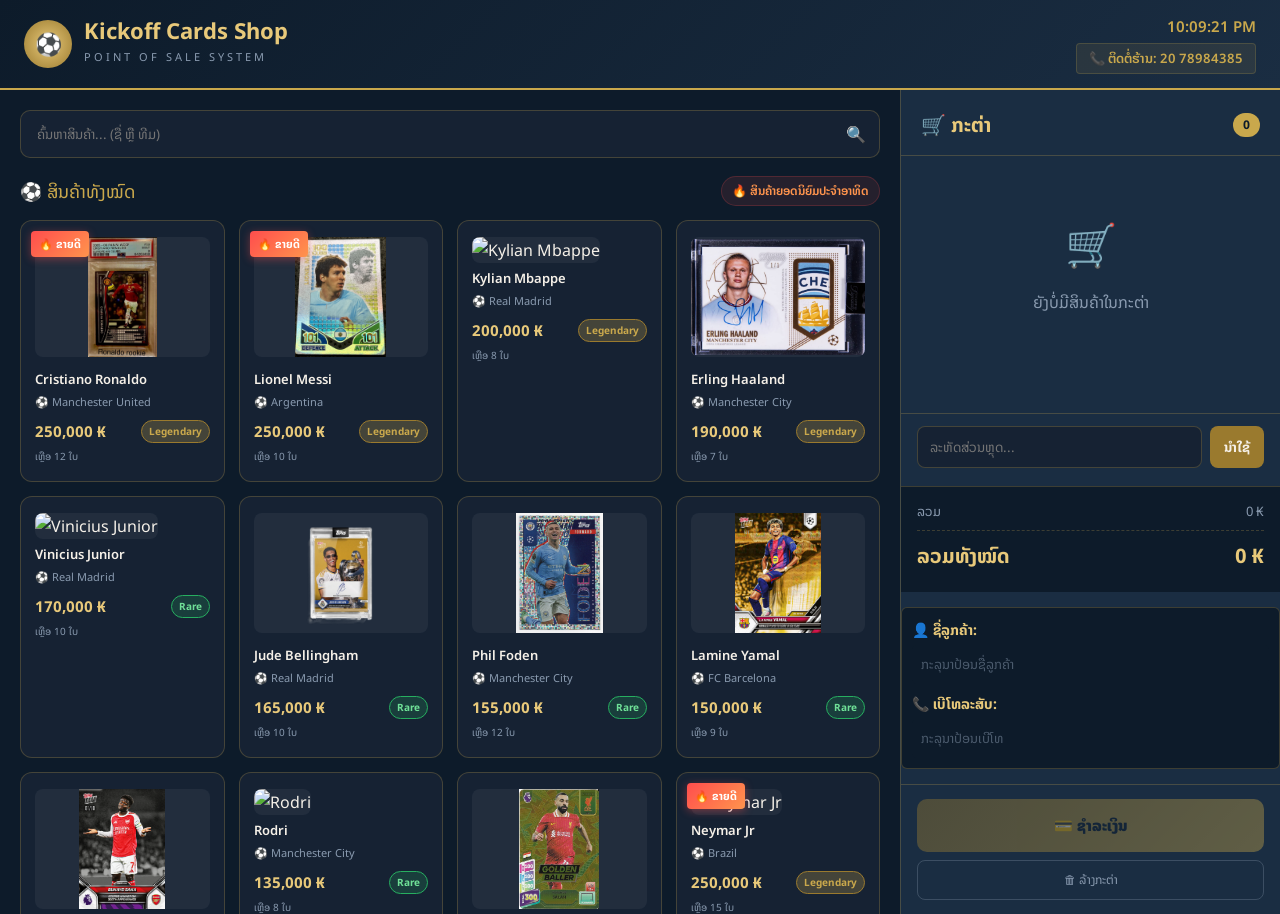
==== index.html @ 6f456671 "Add files via upload" ====
<!DOCTYPE html>
<html lang="lo">
<head>
  <meta charset="UTF-8" />
  <meta name="viewport" content="width=device-width, initial-scale=1.0" />
  <title>Kickoff Cards Shop — POS</title>
  <link rel="stylesheet" href="style.css" />
  <link href="https://fonts.googleapis.com/css2?family=Noto+Sans+Lao:wght@400;600;700;900&display=swap" rel="stylesheet" />
  <style>
    body {
      font-family: 'Noto Sans Lao', sans-serif;
    }
    
    .product-card {
      position: relative;
    }
    
    .best-seller-badge {
      position: absolute;
      top: 10px;
      left: 10px;
      background: linear-gradient(135deg, #ff4d4d, #ff944d);
      color: white;
      padding: 4px 8px;
      border-radius: 4px;
      font-size: 11px;
      font-weight: bold;
      text-transform: uppercase;
      box-shadow: 0 2px 8px rgba(255,77,77,0.4);
      z-index: 10;
      animation: pulse 2s infinite;
    }

    @keyframes pulse {
      0% { transform: scale(1); }
      50% { transform: scale(1.05); }
      100% { transform: scale(1); }
    }

    @media (max-width: 768px) {
      header {
        flex-direction: column;
        align-items: center;
        text-align: center;
        gap: 10px;
        padding: 15px;
      }

      header .header-right {
        align-items: center !important;
      }

      main {
        flex-direction: column; 
        padding: 10px;
        gap: 15px;
      }

      .product-panel, .cart-panel {
        width: 100% !important;
      }

      .product-grid {
        grid-template-columns: repeat(auto-fill, minmax(140px, 1fr)) !important; 
        gap: 10px !important;
      }

      .section-title {
        flex-direction: column;
        align-items: flex-start !important;
        gap: 6px;
      }
    }
  </style>
</head>
<body>

<header>
  <div class="logo">
    <div class="logo-icon">⚽</div>
    <div class="logo-text">
      <h1>Kickoff Cards Shop</h1>
      <span>Point of Sale System</span>
    </div>
  </div>
  <div class="header-right" style="display: flex; flex-direction: column; align-items: flex-end; gap: 4px;">
    <span class="clock" id="clock">00:00:00</span>
    <span style="font-size: 13px; color: #c9a84c; font-weight: 600; background: rgba(201,168,76,0.1); padding: 4px 12px; border-radius: 4px; border: 1px solid rgba(201,168,76,0.2); display: flex; align-items: center; gap: 4px;">
      📞 ຕິດຕໍ່ຮ້ານ: 20 78984385
    </span>
  </div>
</header>

<main>

  <section class="product-panel">
    <div class="search-bar">
      <input type="text" id="searchInput" placeholder="ຄົ້ນຫາສິນຄ້າ... (ຊື່ ຫຼື ທີມ)" />
      <span class="icon">🔍</span>
    </div>

    <div class="section-title" style="display: flex; justify-content: space-between; align-items: center;">
      <span>⚽ ສິນຄ້າທັງໝົດ</span>
      <span style="font-size: 12px; color: #ff944d; background: rgba(255,77,77,0.1); padding: 4px 10px; border-radius: 20px; border: 1px solid rgba(255,77,77,0.2); font-weight: 600;">
        🔥 ສິນຄ້າຍອດນິຍົມປະຈຳອາທິດ
      </span>
    </div>
    
    <div class="product-grid" id="productGrid">
    </div>
  </section>

  <aside class="cart-panel">
    <div class="cart-header">
      <h2>🛒 ກະຕ່າ</h2>
      <span class="cart-count" id="cartCount">0</span>
    </div>

    <div class="cart-items" id="cartItems">
    </div>

    <div class="coupon-section">
      <div class="coupon-row">
        <input class="coupon-input" id="couponInput" type="text" placeholder="ລະຫັດສ່ວນຫຼຸດ..." maxlength="20" />
        <button class="btn-coupon" onclick="applyCoupon()">ນຳໃຊ້</button>
      </div>
      <div class="coupon-msg" id="couponMsg"></div>
    </div>

    <div class="cart-totals">
      <div class="total-row">
        <span>ລວມ</span>
        <span id="subtotalVal">0 ₭</span>
      </div>
      <div class="total-row discount" id="discountRow" style="display:none">
        <span>ສ່ວນຫຼຸດ</span>
        <span id="discountVal">−0 ₭</span>
      </div>
      <div class="total-row grand">
        <span>ລວມທັງໝົດ</span>
        <span id="totalVal">0 ₭</span>
      </div>
    </div>

    <div class="customer-section" style="margin: 15px 0; padding: 10px; background: #0d1b2a; border-radius: 6px;">
      <div style="margin-bottom: 8px;">
        <label for="customerName" style="font-size: 14px; font-weight: bold; display: block; margin-bottom: 4px;">👤 ຊື່ລູກຄ້າ:</label>
        <input type="text" id="customerName" placeholder="ກະລຸນາປ້ອນຊື່ລູກຄ້າ" style="width: 100%; padding: 8px; border: 1px solid #0d1b2a; border-radius: 4px; box-sizing: border-box;" />
      </div>
      <div>
        <label for="customerPhone" style="font-size: 14px; font-weight: bold; display: block; margin-bottom: 4px;">📞 ເບີໂທລະສັບ:</label>
        <input type="text" id="customerPhone" placeholder="ກະລຸນາປ້ອນເບີໂທ" style="width: 100%; padding: 8px; border: 1px solid #0d1b2a; border-radius: 4px; box-sizing: border-box;" />
      </div>
    </div>

    <div class="cart-actions">
      <button class="btn-checkout" id="btnCheckout" onclick="checkout()" disabled>
        💳 ຊຳລະເງິນ
      </button>
      <button class="btn-clear" onclick="clearCart()">🗑 ລ້າງກະຕ່າ</button>
    </div>
  </aside>
</main>

<div class="modal-overlay" id="confirmModal">
  <div class="modal">
    <h3>ຢືນຢັນການຊຳລະ</h3>
    <p>ທ່ານຕ້ອງການຊຳລະເງິນແລະພິມໃບບິນບໍ?</p>
    <div class="modal-btns">
      <button class="btn-confirm" onclick="confirmCheckout()">✓ ຢືນຢັນ</button>
      <button class="btn-cancel" onclick="cancelCheckout()">✕ ຍົກເລີກ</button>
    </div>
  </div>
</div>

<div class="toast" id="toast"></div>

<script src="script.js"></script>
</body>
</html>
---- style.css ----
@import url('https://fonts.googleapis.com/css2?family=Noto+Sans+Lao:wght@400;600;700;900&family=Rajdhani:wght=500;600;700&family=Bebas+Neue&display=swap');

:root {
  --navy: #0d1b2a;
  --navy-light: #1a2d42;
  --gold: #c9a84c;
  --gold-light: #e8c97a;
  --gold-dark: #9a7a2e;
  --white: #f5f0e8;
  --red: #c0392b;
  --green: #27ae60;
  --gray: #8a9bb0;
  --card-bg: #162233;
  --border: rgba(201,168,76,0.25);
  --shadow: 0 4px 24px rgba(0,0,0,0.4);
}

* { margin: 0; padding: 0; box-sizing: border-box; }

body {
  font-family: 'Noto Sans Lao', sans-serif;
  background: var(--navy);
  color: var(--white);
  min-height: 100vh;
  overflow-x: hidden;
}

header {
  background: linear-gradient(135deg, var(--navy) 0%, var(--navy-light) 100%);
  border-bottom: 2px solid var(--gold);
  padding: 14px 24px;
  display: flex;
  align-items: center;
  justify-content: space-between;
  position: sticky;
  top: 0;
  z-index: 100;
}

.logo { display: flex; align-items: center; gap: 12px; }

.logo-icon {
  width: 48px;
  height: 48px;
  background: radial-gradient(circle, var(--gold-light), var(--gold-dark));
  border-radius: 50%;
  display: flex;
  align-items: center;
  justify-content: center;
  font-size: 22px;
}

.logo-text h1 {
  font-size: 22px;
  color: var(--gold-light);
  line-height: 1;
}

.logo-text span {
  font-size: 11px;
  color: var(--gray);
  letter-spacing: 3px;
  text-transform: uppercase;
}

.clock {
  font-size: 15px;
  color: var(--gold);
  font-weight: 600;
}

main {
  display: grid;
  grid-template-columns: 1fr 380px;
  height: calc(100vh - 76px);
}

.product-panel {
  padding: 20px;
  overflow-y: auto;
}

.search-bar { position: relative; margin-bottom: 18px; }

.search-bar input {
  width: 100%;
  background: var(--card-bg);
  border: 1.5px solid var(--border);
  color: var(--white);
  padding: 12px 44px 12px 16px;
  border-radius: 10px;
  font-family: 'Noto Sans Lao', sans-serif;
  outline: none;
}

.search-bar input:focus { border-color: var(--gold); }

.search-bar .icon {
  position: absolute;
  right: 14px;
  top: 50%;
  transform: translateY(-50%);
  color: var(--gray);
}

.section-title {
  font-size: 18px;
  color: var(--gold);
  margin-bottom: 14px;
  display: flex;
  align-items: center;
  gap: 8px;
}

.product-grid {
  display: grid;
  grid-template-columns: repeat(auto-fill, minmax(170px, 1fr));
  gap: 14px;
}

.product-card {
  background: var(--card-bg);
  border: 1.5px solid var(--border);
  border-radius: 12px;
  padding: 16px 14px;
  cursor: pointer;
  position: relative;
}

.product-card:hover {
  border-color: var(--gold);
  transform: translateY(-2px);
}

.card-img {
  width: 100%;
  height: 120px;
  object-fit: contain;
  border-radius: 8px;
  margin-bottom: 8px;
  background: rgba(255,255,255,0.05);
}

.card-name {
  font-size: 13px;
  font-weight: 600;
  margin-bottom: 4px;
  line-height: 1.3;
}

.card-club { font-size: 11px; color: var(--gray); margin-bottom: 8px; }

.card-footer { display: flex; justify-content: space-between; align-items: center; }

.card-price { font-weight: 700; font-size: 15px; color: var(--gold-light); }

.card-badge { font-size: 10px; padding: 2px 7px; border-radius: 20px; font-weight: 700; }

.badge-legendary { background: rgba(201,168,76,0.25); color: var(--gold); border: 1px solid var(--gold-dark); }
.badge-rare { background: rgba(39,174,96,0.2); color: #6fe097; border: 1px solid #27ae60; }
.badge-common { background: rgba(138,155,176,0.2); color: var(--gray); border: 1px solid #4a5a6a; }

.product-card.out-stock { opacity: 0.5; pointer-events: none; }

.cart-panel {
  background: var(--navy-light);
  border-left: 1.5px solid var(--border);
  display: flex;
  flex-direction: column;
  height: 100%;
}

.cart-header {
  padding: 18px 20px 14px;
  border-bottom: 1px solid var(--border);
  display: flex;
  justify-content: space-between;
  align-items: center;
}

.cart-header h2 { font-size: 20px; color: var(--gold-light); }

.cart-count {
  background: var(--gold);
  color: var(--navy);
  border-radius: 20px;
  padding: 2px 10px;
  font-size: 12px;
  font-weight: 700;
}

.cart-items { flex: 1; overflow-y: auto; padding: 14px 16px; }

.cart-empty { text-align: center; color: var(--gray); padding: 40px 20px; }

.cart-empty .empty-icon { font-size: 42px; margin-bottom: 10px; }

.cart-item {
  background: var(--card-bg);
  border: 1px solid var(--border);
  border-radius: 10px;
  padding: 12px;
  margin-bottom: 10px;
}

.cart-item-top { display: flex; justify-content: space-between; margin-bottom: 8px; }

.cart-item-name { font-size: 13px; font-weight: 600; }

.btn-remove {
  background: none; border: none; color: var(--red); cursor: pointer; font-size: 16px;
}

.cart-item-bottom { display: flex; justify-content: space-between; align-items: center; }

.qty-control {
  display: flex; align-items: center; gap: 8px;
  background: var(--navy); border-radius: 8px; padding: 4px 8px; border: 1px solid var(--border);
}

.qty-btn {
  background: none; border: none; color: var(--gold); cursor: pointer; font-size: 16px; font-weight: 700;
  width: 22px; height: 22px; display: flex; align-items: center; justify-content: center;
}

.qty-num { font-weight: 700; font-size: 16px; min-width: 24px; text-align: center; }

.cart-item-price { font-weight: 700; font-size: 14px; color: var(--gold-light); }

.coupon-section { padding: 12px 16px; border-top: 1px solid var(--border); }

.coupon-row { display: flex; gap: 8px; }

.coupon-input {
  flex: 1; background: var(--card-bg); border: 1.5px solid var(--border); color: var(--white);
  padding: 9px 12px; border-radius: 8px; font-family: 'Noto Sans Lao', sans-serif; outline: none;
}

.btn-coupon {
  background: var(--gold-dark); color: var(--white); border: none;
  padding: 9px 14px; border-radius: 8px; cursor: pointer; font-family: 'Noto Sans Lao', sans-serif; font-weight: 700;
}

.coupon-msg { margin-top: 6px; font-size: 12px; }
.coupon-ok { color: var(--green); }
.coupon-err { color: var(--red); }

.cart-totals { padding: 14px 16px; border-top: 1px solid var(--border); background: var(--navy); }

.total-row { display: flex; justify-content: space-between; font-size: 13px; color: var(--gray); margin-bottom: 6px; }

.total-row.discount { color: var(--green); }

.total-row.grand {
  font-size: 20px; font-weight: 700; color: var(--gold-light);
  margin-top: 8px; padding-top: 8px; border-top: 1px dashed var(--border);
}

.customer-section {
  margin: 10px 16px; padding: 12px;
  background: var(--card-bg); border: 1.5px solid var(--border); border-radius: 10px;
}
.customer-section div { margin-bottom: 8px; }
.customer-section div:last-child { margin-bottom: 0; }
.customer-section label {
  font-size: 12px; font-weight: 600; color: var(--gold-light); display: block; margin-bottom: 4px;
}
.customer-section input {
  width: 100%; background: var(--navy); border: 1px solid var(--border); color: var(--white);
  padding: 8px 12px; border-radius: 6px; font-family: 'Noto Sans Lao', sans-serif; font-size: 13px; outline: none;
}
.customer-section input:focus { border-color: var(--gold); }
.customer-section input::placeholder { color: var(--gray); opacity: 0.5; }

.cart-actions { padding: 14px 16px; display: flex; flex-direction: column; gap: 8px; border-top: 1px solid var(--border); }

.btn-checkout {
  background: linear-gradient(135deg, var(--gold-dark), var(--gold)); color: var(--navy);
  border: none; padding: 14px; border-radius: 10px; font-family: 'Noto Sans Lao', sans-serif; font-size: 15px; font-weight: 900; cursor: pointer;
}

.btn-checkout:disabled { opacity: 0.4; cursor: not-allowed; }

.btn-clear {
  background: none; color: var(--gray); border: 1px solid rgba(138,155,176,0.3);
  padding: 9px; border-radius: 8px; font-family: 'Noto Sans Lao', sans-serif; font-size: 12px; cursor: pointer;
}
.btn-clear:hover { border-color: var(--red); color: var(--red); }

.stock-badge { font-size: 10px; color: var(--gray); margin-top: 4px; }
.stock-low { color: #e67e22; }
.stock-out { color: var(--red); }

::-webkit-scrollbar { width: 5px; }
::-webkit-scrollbar-thumb { background: var(--gold-dark); border-radius: 10px; }

.toast {
  position: fixed; bottom: 24px; left: 50%; transform: translateX(-50%) translateY(80px);
  background: var(--card-bg); border: 1px solid var(--gold); color: var(--white);
  padding: 10px 20px; border-radius: 10px; font-size: 13px; z-index: 999; transition: transform 0.3s ease;
}
.toast.show { transform: translateX(-50%) translateY(0); }

.modal-overlay {
  display: none; position: fixed; inset: 0; background: rgba(0,0,0,0.7); z-index: 200; align-items: center; justify-content: center;
}
.modal-overlay.open { display: flex; }

.modal { background: var(--navy-light); border: 1.5px solid var(--gold); border-radius: 16px; padding: 28px; max-width: 380px; width: 90%; text-align: center; }

.modal h3 { font-size: 22px; color: var(--gold-light); margin-bottom: 10px; }

.modal p { color: var(--gray); font-size: 14px; margin-bottom: 20px; }

.modal-btns { display: flex; gap: 10px; justify-content: center; }

.modal-btns button { padding: 10px 24px; border-radius: 8px; border: none; cursor: pointer; font-family: 'Noto Sans Lao', sans-serif; font-weight: 700; }

.btn-confirm { background: var(--gold); color: var(--navy); }
.btn-cancel { background: var(--card-bg); color: var(--white); border: 1px solid var(--border) !important; }

@media (max-width: 768px) {
  main { grid-template-columns: 1fr; height: auto; }
  .cart-panel { border-left: none; border-top: 2px solid var(--border); max-height: 55vh; }
  .product-grid { grid-template-columns: repeat(auto-fill, minmax(140px, 1fr)); }
  header { padding: 10px 16px; }
  .logo-text h1 { font-size: 17px; }
}

@media (max-width: 480px) {
  .product-grid { grid-template-columns: repeat(2, 1fr); }
}
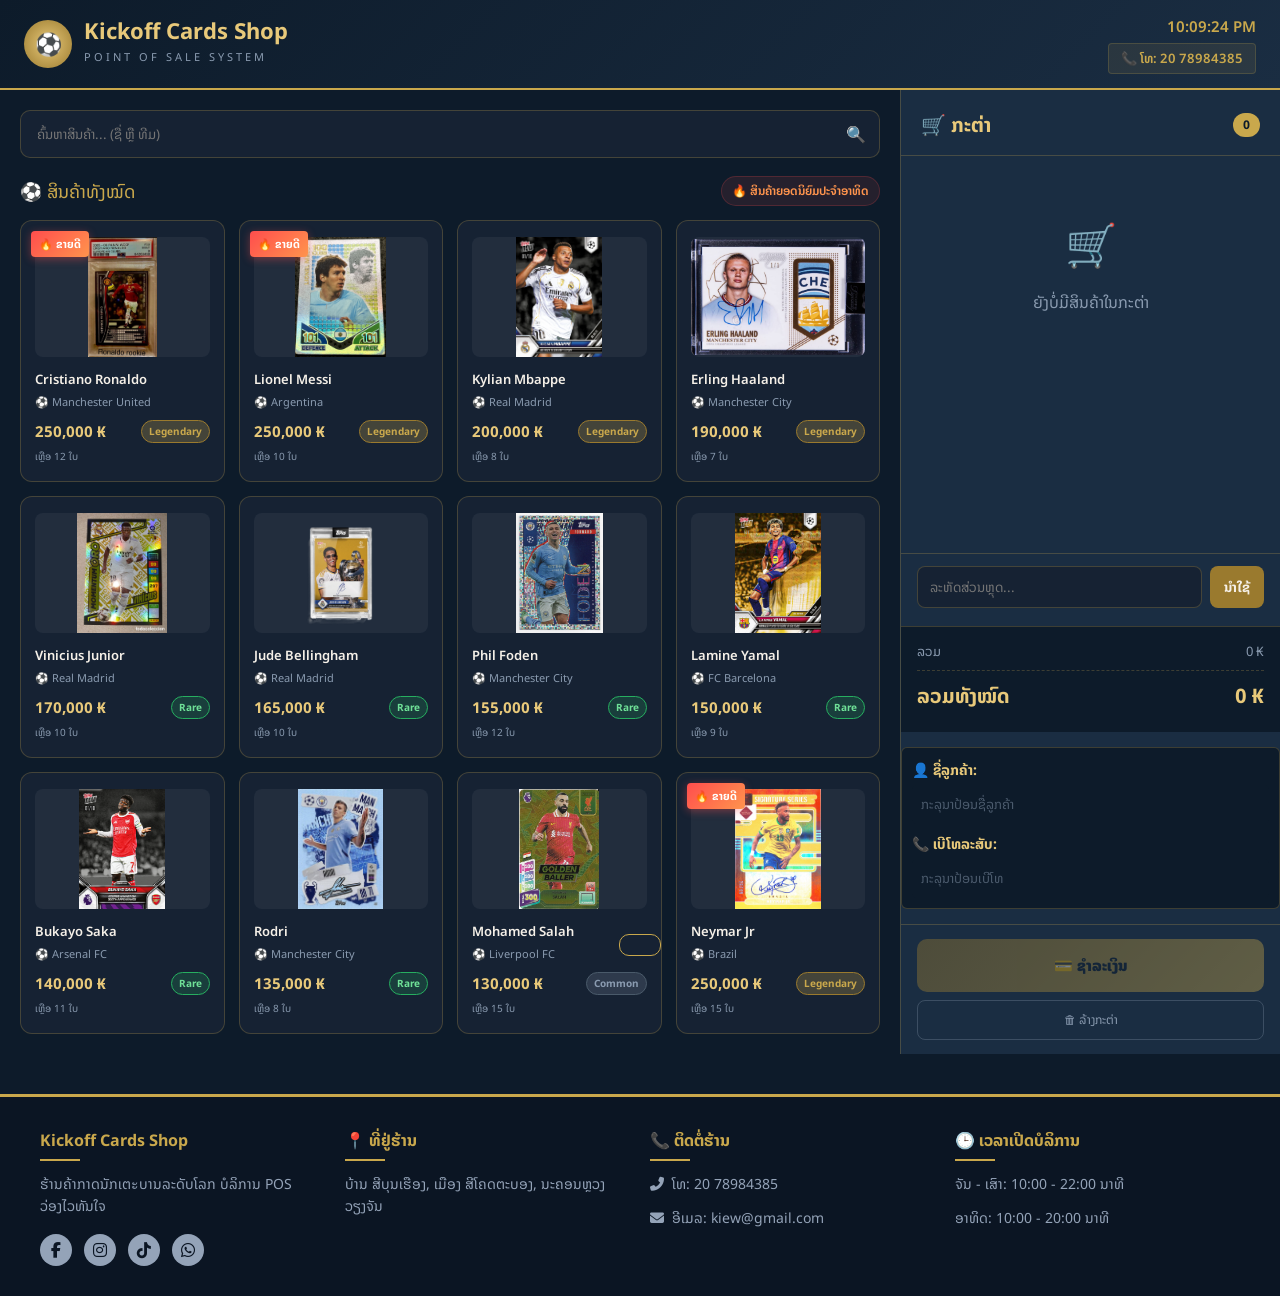
==== commit 8eb71ab0: "Add files via upload" ====
--- a/index.html
+++ b/index.html
@@ -6,11 +6,21 @@
   <title>Kickoff Cards Shop — POS</title>
   <link rel="stylesheet" href="style.css" />
   <link href="https://fonts.googleapis.com/css2?family=Noto+Sans+Lao:wght@400;600;700;900&display=swap" rel="stylesheet" />
+  <link rel="stylesheet" href="https://cdnjs.cloudflare.com/ajax/libs/font-awesome/6.4.0/css/all.min.css" />
   <style>
     body {
       font-family: 'Noto Sans Lao', sans-serif;
+      margin: 0;
+      padding: 0;
+      display: flex;
+      flex-direction: column;
+      min-height: 100vh;
     }
     
+    main {
+      flex: 1;
+    }
+
     .product-card {
       position: relative;
     }
@@ -51,7 +61,7 @@
       }
 
       main {
-        flex-direction: column; 
+        flex-direction: column;
         padding: 10px;
         gap: 15px;
       }
@@ -61,7 +71,7 @@
       }
 
       .product-grid {
-        grid-template-columns: repeat(auto-fill, minmax(140px, 1fr)) !important; 
+        grid-template-columns: repeat(auto-fill, minmax(140px, 1fr)) !important;
         gap: 10px !important;
       }
 
@@ -70,6 +80,100 @@
         align-items: flex-start !important;
         gap: 6px;
       }
+
+      .store-footer-container {
+        flex-direction: column !important;
+        gap: 25px !important;
+        text-align: center;
+      }
+      .footer-col {
+        align-items: center !important;
+      }
+      .footer-col h3::after {
+        left: 50% !important;
+        transform: translateX(-50%);
+      }
+    }
+
+    /* ແຖບຂໍ້ມູນຮ້ານ (Store Footer) */
+    .store-footer {
+      background-color: #0b1523; 
+      color: #e2e8f0;
+      padding: 30px 20px;
+      margin-top: 40px;
+      border-top: 3px solid #c9a84c; 
+    }
+
+    .store-footer-container {
+      max-width: 1200px;
+      margin: 0 auto;
+      display: flex;
+      justify-content: space-between;
+      gap: 20px;
+      flex-wrap: wrap;
+    }
+
+    .footer-col {
+      flex: 1;
+      min-width: 220px;
+      display: flex;
+      flex-direction: column;
+      gap: 12px;
+    }
+
+    .footer-col h3 {
+      color: #c9a84c; 
+      font-size: 16px;
+      font-weight: 700;
+      margin: 0;
+      padding-bottom: 8px;
+      position: relative;
+    }
+
+    .footer-col h3::after {
+      content: '';
+      position: absolute;
+      bottom: 0;
+      left: 0;
+      width: 40px;
+      height: 2px;
+      border-bottom: 2px solid #c9a84c;
+    }
+
+    .footer-col p, .footer-col span {
+      font-size: 14px;
+      color: #94a3b8;
+      margin: 0;
+      line-height: 1.6;
+      display: flex;
+      align-items: center;
+      gap: 8px;
+    }
+
+    .footer-socials {
+      display: flex;
+      gap: 12px;
+      margin-top: 5px;
+    }
+
+    .footer-socials a {
+      color: #0b1523;
+      background-color: #94a3b8;
+      width: 32px;
+      height: 32px;
+      border-radius: 50%;
+      display: flex;
+      align-items: center;
+      justify-content: center;
+      font-size: 16px;
+      transition: all 0.3s ease;
+      text-decoration: none;
+    }
+
+    .footer-socials a:hover {
+      background-color: #c9a84c;
+      color: #0b1523;
+      transform: translateY(-3px);
     }
   </style>
 </head>
@@ -86,13 +190,12 @@
   <div class="header-right" style="display: flex; flex-direction: column; align-items: flex-end; gap: 4px;">
     <span class="clock" id="clock">00:00:00</span>
     <span style="font-size: 13px; color: #c9a84c; font-weight: 600; background: rgba(201,168,76,0.1); padding: 4px 12px; border-radius: 4px; border: 1px solid rgba(201,168,76,0.2); display: flex; align-items: center; gap: 4px;">
-      📞 ຕິດຕໍ່ຮ້ານ: 20 78984385
+      📞 ໂທ: 20 78984385
     </span>
   </div>
 </header>
 
 <main>
-
   <section class="product-panel">
     <div class="search-bar">
       <input type="text" id="searchInput" placeholder="ຄົ້ນຫາສິນຄ້າ... (ຊື່ ຫຼື ທີມ)" />
@@ -161,6 +264,40 @@
     </div>
   </aside>
 </main>
+
+<footer class="store-footer">
+  <div class="store-footer-container">
+    
+    <div class="footer-col">
+      <h3>Kickoff Cards Shop</h3>
+      <p>ຮ້ານຄ້າກາດນັກເຕะບານລະດັບໂລກ ບໍລິການ POS ວ່ອງໄວທັນໃຈ</p>
+      <div class="footer-socials">
+        <a href="#" title="Facebook"><i class="fab fa-facebook-f"></i></a>
+        <a href="#" title="Instagram"><i class="fab fa-instagram"></i></a>
+        <a href="#" title="TikTok"><i class="fab fa-tiktok"></i></a>
+        <a href="#" title="WhatsApp"><i class="fab fa-whatsapp"></i></a>
+      </div>
+    </div>
+
+    <div class="footer-col">
+      <h3>📍 ທີ່ຢູ່ຮ້ານ</h3>
+      <p>ບ້ານ ສີບຸນເຮືອງ, ເມືອງ ສີໂຄດຕະບອງ, ນະຄອນຫຼວງວຽງຈັນ</p>
+    </div>
+
+    <div class="footer-col">
+      <h3>📞 ຕິດຕໍ່ຮ້ານ</h3>
+      <p><i class="fas fa-phone-alt"></i> ໂທ: 20 78984385</p>
+      <p><i class="fas fa-envelope"></i> ອີເມລ: kiew@gmail.com</p>
+    </div>
+
+    <div class="footer-col">
+      <h3>🕒 ເວລາເປີດບໍລິການ</h3>
+      <p>ຈັນ - ເສົາ: 10:00 - 22:00 ນາທີ</p>
+      <p>ອາທິດ: 10:00 - 20:00 ນາທີ</p>
+    </div>
+
+  </div>
+</footer>
 
 <div class="modal-overlay" id="confirmModal">
   <div class="modal">
